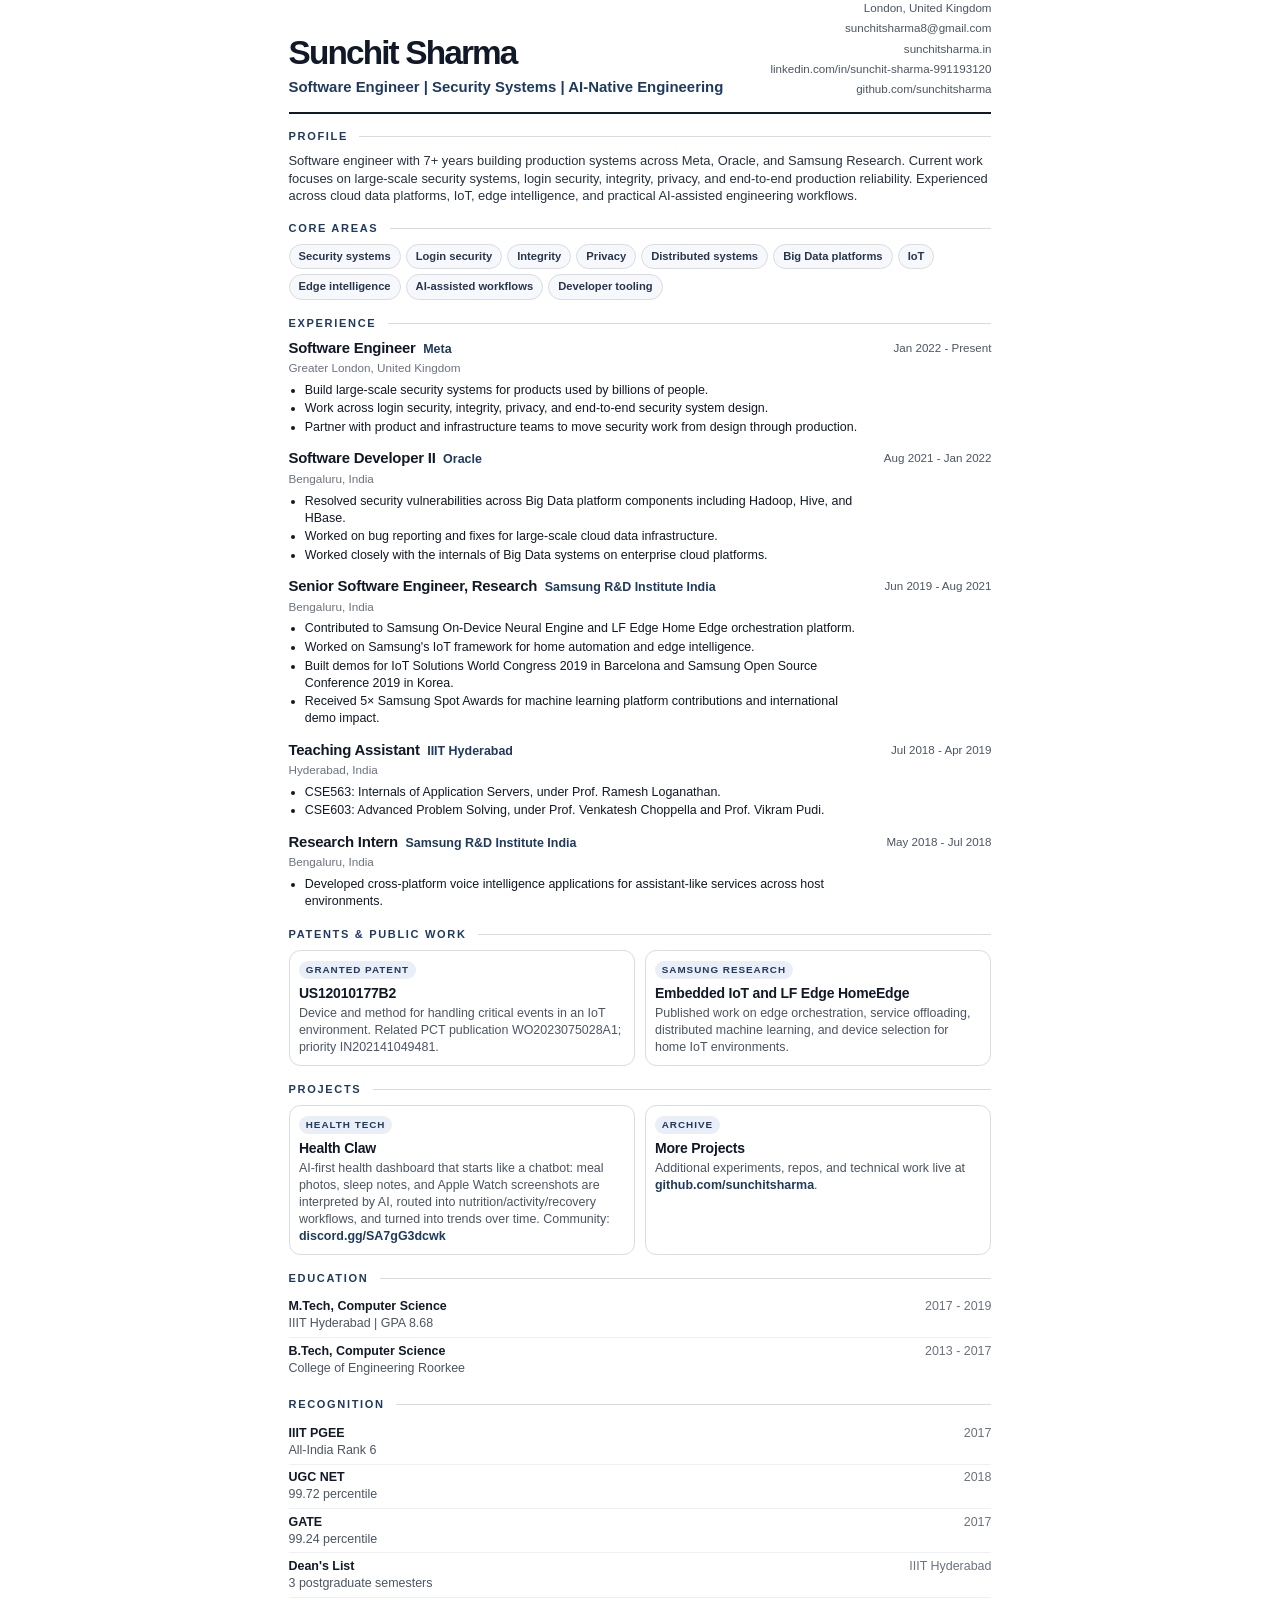
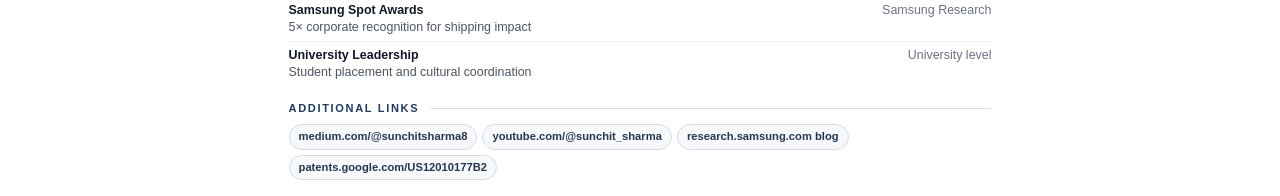
==== resume.html @ dc3d23d9 "Redesign site: scroll-driven cinematic hero + AI-first narrative Replaces the BootstrapMade template" ====
<!DOCTYPE html>
<html lang="en">
<head>
  <meta charset="utf-8" />
  <meta name="viewport" content="width=device-width, initial-scale=1" />
  <title>Sunchit Sharma Resume</title>
  <style>
    :root {
      --ink: #111827;
      --muted: #4b5563;
      --faint: #6b7280;
      --line: #d7dce3;
      --soft: #f6f8fb;
      --accent: #1f3a5f;
      --accent-soft: #e9eef7;
    }
    * { box-sizing: border-box; }
    html, body { margin: 0; padding: 0; background: #fff; }
    body {
      font-family: -apple-system, BlinkMacSystemFont, "Segoe UI", Arial, sans-serif;
      color: var(--ink);
      font-size: 9.35pt;
      line-height: 1.36;
      -webkit-print-color-adjust: exact;
      print-color-adjust: exact;
    }
    @page { size: A4; margin: 10mm; }
    a { color: inherit; text-decoration: none; }
    .page { max-width: 186mm; margin: 0 auto; }
    header {
      display: grid;
      grid-template-columns: 1fr auto;
      gap: 10mm;
      align-items: end;
      padding-bottom: 4mm;
      border-bottom: 2px solid var(--ink);
      margin-bottom: 4mm;
    }
    h1 {
      margin: 0;
      font-size: 25pt;
      line-height: 0.95;
      letter-spacing: -0.055em;
    }
    .headline {
      margin: 2mm 0 0;
      color: var(--accent);
      font-size: 11.2pt;
      font-weight: 650;
    }
    .contact {
      display: grid;
      gap: 1.2mm;
      color: var(--muted);
      font-size: 8.7pt;
      text-align: right;
      white-space: nowrap;
    }
    section { margin-bottom: 4.2mm; break-inside: avoid; }
    .section-title {
      display: flex;
      align-items: center;
      gap: 3mm;
      margin-bottom: 2.1mm;
    }
    h2 {
      margin: 0;
      color: var(--accent);
      font-size: 8.3pt;
      letter-spacing: 0.15em;
      text-transform: uppercase;
      white-space: nowrap;
    }
    .rule { height: 1px; background: var(--line); flex: 1; }
    .summary {
      margin: 0;
      color: #273142;
      font-size: 9.7pt;
    }
    .skills {
      display: flex;
      flex-wrap: wrap;
      gap: 1.3mm;
    }
    .skill {
      padding: 1.1mm 2.4mm;
      border: 1px solid var(--line);
      border-radius: 999px;
      background: var(--soft);
      color: #26364f;
      font-size: 8.4pt;
      font-weight: 600;
    }
    .role {
      display: grid;
      grid-template-columns: 1fr auto;
      gap: 4mm;
      margin-bottom: 3.1mm;
      break-inside: avoid;
    }
    .role:last-child { margin-bottom: 0; }
    .role-main { min-width: 0; }
    .role-title {
      display: flex;
      align-items: baseline;
      gap: 2mm;
      flex-wrap: wrap;
      margin-bottom: 0.7mm;
    }
    h3 {
      margin: 0;
      font-size: 11.2pt;
      line-height: 1.15;
      letter-spacing: -0.015em;
    }
    .company {
      color: var(--accent);
      font-weight: 700;
    }
    .role-meta {
      color: var(--faint);
      font-size: 8.8pt;
      margin-bottom: 1.5mm;
    }
    .dates {
      color: var(--muted);
      font-size: 8.7pt;
      text-align: right;
      white-space: nowrap;
      padding-top: 0.3mm;
    }
    ul {
      margin: 0;
      padding-left: 4.3mm;
    }
    li { margin: 0.45mm 0; }
    .grid-2 {
      display: grid;
      grid-template-columns: repeat(2, minmax(0, 1fr));
      gap: 2.4mm;
    }
    .card {
      border: 1px solid var(--line);
      background: #fff;
      border-radius: 3mm;
      padding: 2.5mm;
      break-inside: avoid;
    }
    .card h3 {
      font-size: 10.5pt;
      margin-bottom: 1mm;
    }
    .card p {
      margin: 0;
      color: var(--muted);
    }
    .tag {
      display: inline-block;
      margin-bottom: 1.5mm;
      padding: 0.7mm 1.8mm;
      border-radius: 999px;
      background: var(--accent-soft);
      color: var(--accent);
      font-size: 7.4pt;
      letter-spacing: 0.1em;
      text-transform: uppercase;
      font-weight: 700;
    }
    .edu-row, .recognition-row {
      display: grid;
      grid-template-columns: 1fr auto;
      gap: 4mm;
      padding: 1.25mm 0;
      border-bottom: 1px solid #edf0f4;
    }
    .edu-row:last-child, .recognition-row:last-child { border-bottom: 0; }
    .edu-row strong, .recognition-row strong { display: block; }
    .edu-row span, .recognition-row span { color: var(--muted); }
    .right-note {
      color: var(--faint);
      text-align: right;
      white-space: nowrap;
    }
    .linkish { color: var(--accent); font-weight: 650; }
    .page-break { break-before: auto; }
  </style>
</head>
<body>
  <main class="page">
    <header>
      <div>
        <h1>Sunchit Sharma</h1>
        <p class="headline">Software Engineer | Security Systems | AI-Native Engineering</p>
      </div>
      <div class="contact">
        <span>London, United Kingdom</span>
        <a href="mailto:sunchitsharma8@gmail.com">sunchitsharma8@gmail.com</a>
        <a href="https://sunchitsharma.in">sunchitsharma.in</a>
        <a href="https://www.linkedin.com/in/sunchit-sharma-991193120/">linkedin.com/in/sunchit-sharma-991193120</a>
        <a href="https://github.com/sunchitsharma">github.com/sunchitsharma</a>
      </div>
    </header>

    <section>
      <div class="section-title"><h2>Profile</h2><div class="rule"></div></div>
      <p class="summary">Software engineer with 7+ years building production systems across Meta, Oracle, and Samsung Research. Current work focuses on large-scale security systems, login security, integrity, privacy, and end-to-end production reliability. Experienced across cloud data platforms, IoT, edge intelligence, and practical AI-assisted engineering workflows.</p>
    </section>

    <section>
      <div class="section-title"><h2>Core Areas</h2><div class="rule"></div></div>
      <div class="skills">
        <span class="skill">Security systems</span>
        <span class="skill">Login security</span>
        <span class="skill">Integrity</span>
        <span class="skill">Privacy</span>
        <span class="skill">Distributed systems</span>
        <span class="skill">Big Data platforms</span>
        <span class="skill">IoT</span>
        <span class="skill">Edge intelligence</span>
        <span class="skill">AI-assisted workflows</span>
        <span class="skill">Developer tooling</span>
      </div>
    </section>

    <section>
      <div class="section-title"><h2>Experience</h2><div class="rule"></div></div>

      <article class="role">
        <div class="role-main">
          <div class="role-title">
            <h3>Software Engineer</h3>
            <span class="company">Meta</span>
          </div>
          <div class="role-meta">Greater London, United Kingdom</div>
          <ul>
            <li>Build large-scale security systems for products used by billions of people.</li>
            <li>Work across login security, integrity, privacy, and end-to-end security system design.</li>
            <li>Partner with product and infrastructure teams to move security work from design through production.</li>
          </ul>
        </div>
        <div class="dates">Jan 2022 - Present</div>
      </article>

      <article class="role">
        <div class="role-main">
          <div class="role-title">
            <h3>Software Developer II</h3>
            <span class="company">Oracle</span>
          </div>
          <div class="role-meta">Bengaluru, India</div>
          <ul>
            <li>Resolved security vulnerabilities across Big Data platform components including Hadoop, Hive, and HBase.</li>
            <li>Worked on bug reporting and fixes for large-scale cloud data infrastructure.</li>
            <li>Worked closely with the internals of Big Data systems on enterprise cloud platforms.</li>
          </ul>
        </div>
        <div class="dates">Aug 2021 - Jan 2022</div>
      </article>

      <article class="role">
        <div class="role-main">
          <div class="role-title">
            <h3>Senior Software Engineer, Research</h3>
            <span class="company">Samsung R&amp;D Institute India</span>
          </div>
          <div class="role-meta">Bengaluru, India</div>
          <ul>
            <li>Contributed to Samsung On-Device Neural Engine and LF Edge Home Edge orchestration platform.</li>
            <li>Worked on Samsung's IoT framework for home automation and edge intelligence.</li>
            <li>Built demos for IoT Solutions World Congress 2019 in Barcelona and Samsung Open Source Conference 2019 in Korea.</li>
            <li>Received 5× Samsung Spot Awards for machine learning platform contributions and international demo impact.</li>
          </ul>
        </div>
        <div class="dates">Jun 2019 - Aug 2021</div>
      </article>

      <article class="role">
        <div class="role-main">
          <div class="role-title">
            <h3>Teaching Assistant</h3>
            <span class="company">IIIT Hyderabad</span>
          </div>
          <div class="role-meta">Hyderabad, India</div>
          <ul>
            <li>CSE563: Internals of Application Servers, under Prof. Ramesh Loganathan.</li>
            <li>CSE603: Advanced Problem Solving, under Prof. Venkatesh Choppella and Prof. Vikram Pudi.</li>
          </ul>
        </div>
        <div class="dates">Jul 2018 - Apr 2019</div>
      </article>

      <article class="role">
        <div class="role-main">
          <div class="role-title">
            <h3>Research Intern</h3>
            <span class="company">Samsung R&amp;D Institute India</span>
          </div>
          <div class="role-meta">Bengaluru, India</div>
          <ul>
            <li>Developed cross-platform voice intelligence applications for assistant-like services across host environments.</li>
          </ul>
        </div>
        <div class="dates">May 2018 - Jul 2018</div>
      </article>
    </section>

    <section class="page-break">
      <div class="section-title"><h2>Patents &amp; Public Work</h2><div class="rule"></div></div>
      <div class="grid-2">
        <article class="card">
          <span class="tag">Granted patent</span>
          <h3>US12010177B2</h3>
          <p>Device and method for handling critical events in an IoT environment. Related PCT publication WO2023075028A1; priority IN202141049481.</p>
        </article>
        <article class="card">
          <span class="tag">Samsung Research</span>
          <h3>Embedded IoT and LF Edge HomeEdge</h3>
          <p>Published work on edge orchestration, service offloading, distributed machine learning, and device selection for home IoT environments.</p>
        </article>
      </div>
    </section>

    <section>
      <div class="section-title"><h2>Projects</h2><div class="rule"></div></div>
      <div class="grid-2">
        <article class="card">
          <span class="tag">Health tech</span>
          <h3>Health Claw</h3>
          <p>AI-first health dashboard that starts like a chatbot: meal photos, sleep notes, and Apple Watch screenshots are interpreted by AI, routed into nutrition/activity/recovery workflows, and turned into trends over time. Community: <span class="linkish">discord.gg/SA7gG3dcwk</span></p>
        </article>
        <article class="card">
          <span class="tag">Archive</span>
          <h3>More Projects</h3>
          <p>Additional experiments, repos, and technical work live at <span class="linkish">github.com/sunchitsharma</span>.</p>
        </article>
      </div>
    </section>

    <section>
      <div class="section-title"><h2>Education</h2><div class="rule"></div></div>
      <div class="edu-row">
        <div>
          <strong>M.Tech, Computer Science</strong>
          <span>IIIT Hyderabad | GPA 8.68</span>
        </div>
        <div class="right-note">2017 - 2019</div>
      </div>
      <div class="edu-row">
        <div>
          <strong>B.Tech, Computer Science</strong>
          <span>College of Engineering Roorkee</span>
        </div>
        <div class="right-note">2013 - 2017</div>
      </div>
    </section>

    <section>
      <div class="section-title"><h2>Recognition</h2><div class="rule"></div></div>
      <div class="recognition-row">
        <div><strong>IIIT PGEE</strong><span>All-India Rank 6</span></div>
        <div class="right-note">2017</div>
      </div>
      <div class="recognition-row">
        <div><strong>UGC NET</strong><span>99.72 percentile</span></div>
        <div class="right-note">2018</div>
      </div>
      <div class="recognition-row">
        <div><strong>GATE</strong><span>99.24 percentile</span></div>
        <div class="right-note">2017</div>
      </div>
      <div class="recognition-row">
        <div><strong>Dean's List</strong><span>3 postgraduate semesters</span></div>
        <div class="right-note">IIIT Hyderabad</div>
      </div>
      <div class="recognition-row">
        <div><strong>Samsung Spot Awards</strong><span>5× corporate recognition for shipping impact</span></div>
        <div class="right-note">Samsung Research</div>
      </div>
      <div class="recognition-row">
        <div><strong>University Leadership</strong><span>Student placement and cultural coordination</span></div>
        <div class="right-note">University level</div>
      </div>
    </section>

    <section>
      <div class="section-title"><h2>Additional Links</h2><div class="rule"></div></div>
      <div class="skills">
        <span class="skill">medium.com/@sunchitsharma8</span>
        <span class="skill">youtube.com/@sunchit_sharma</span>
        <span class="skill">research.samsung.com blog</span>
        <span class="skill">patents.google.com/US12010177B2</span>
      </div>
    </section>
  </main>
</body>
</html>
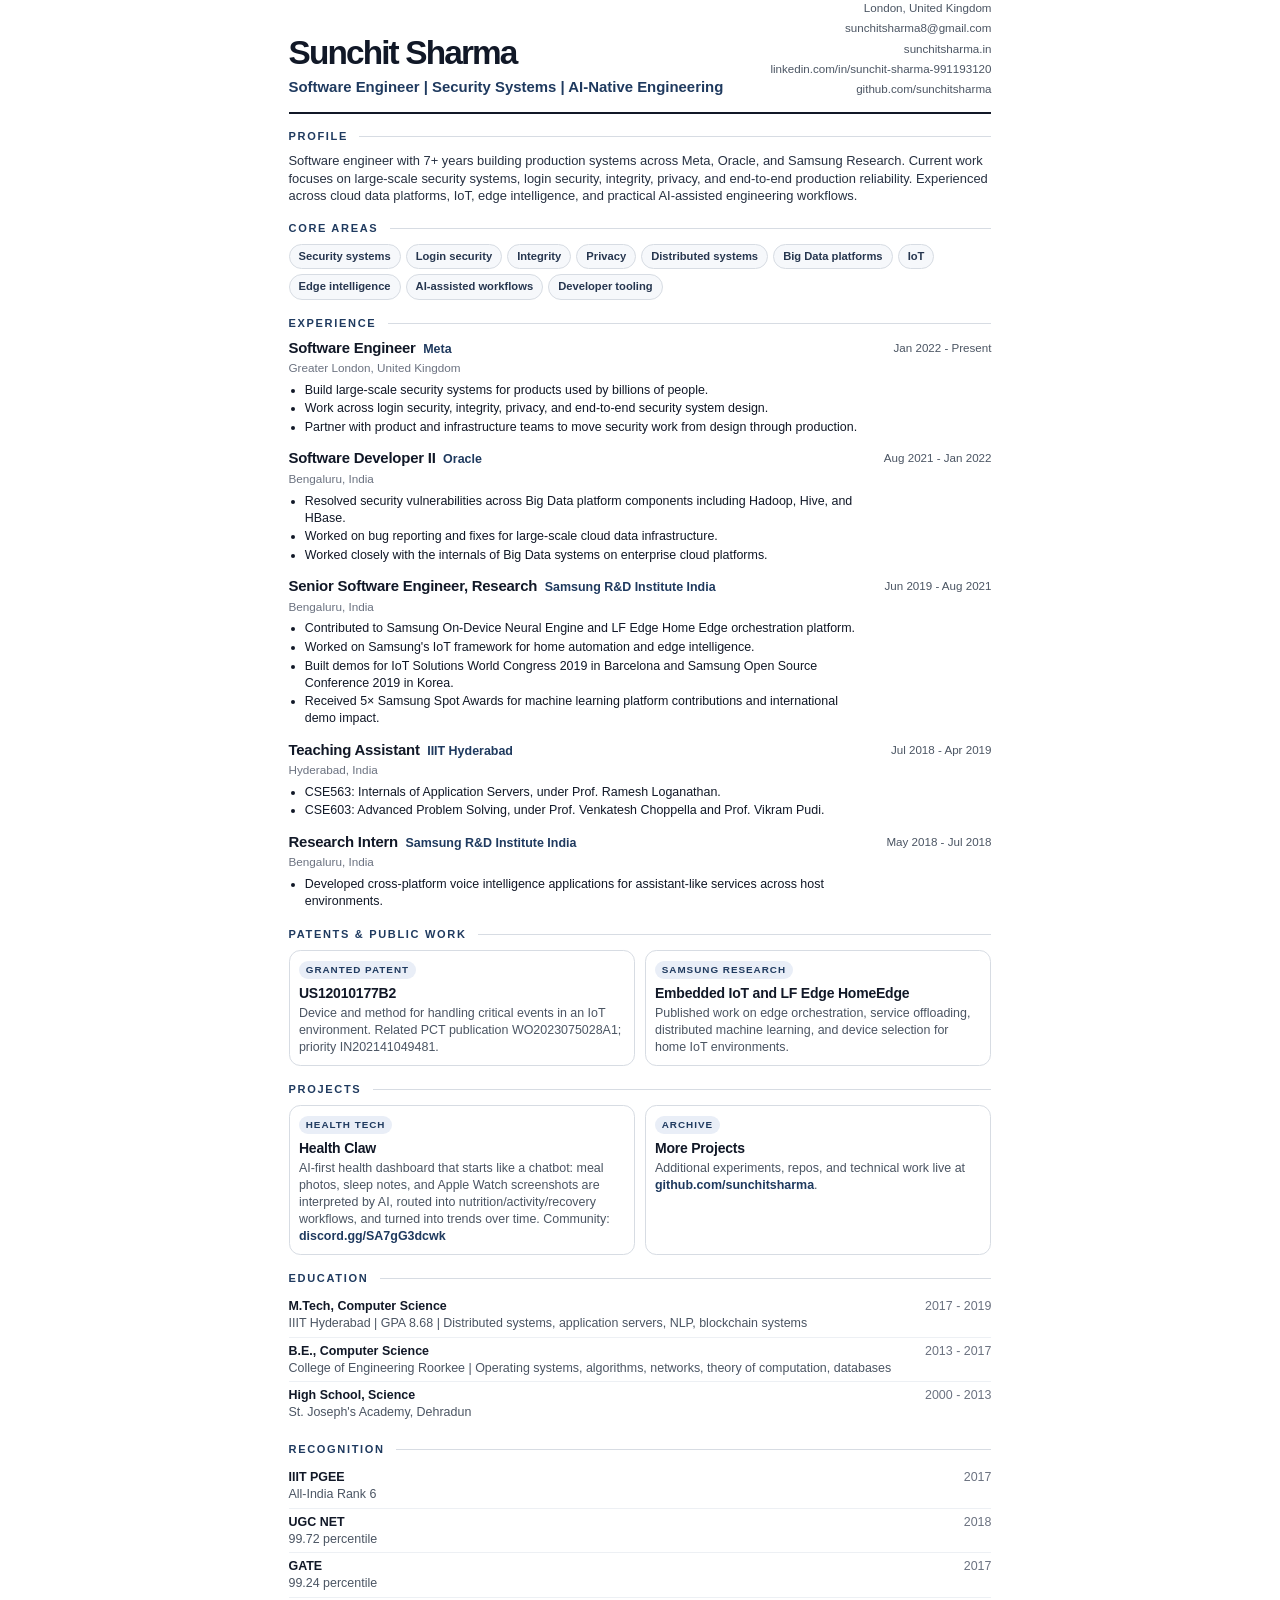
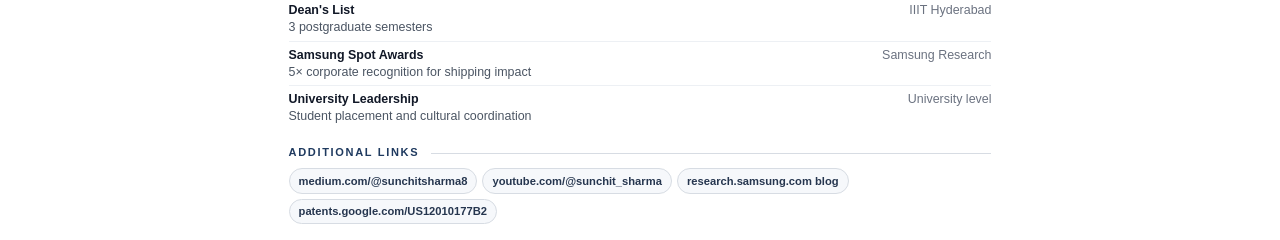
==== commit 068d8838: "Copy polish: unify "AI Native", focus meta description on Meta, pure-stat London card, K–12 schoolin" ====
--- a/resume.html
+++ b/resume.html
@@ -341,16 +341,23 @@
       <div class="edu-row">
         <div>
           <strong>M.Tech, Computer Science</strong>
-          <span>IIIT Hyderabad | GPA 8.68</span>
+          <span>IIIT Hyderabad | GPA 8.68 | Distributed systems, application servers, NLP, blockchain systems</span>
         </div>
         <div class="right-note">2017 - 2019</div>
       </div>
       <div class="edu-row">
         <div>
-          <strong>B.Tech, Computer Science</strong>
-          <span>College of Engineering Roorkee</span>
+          <strong>B.E., Computer Science</strong>
+          <span>College of Engineering Roorkee | Operating systems, algorithms, networks, theory of computation, databases</span>
         </div>
         <div class="right-note">2013 - 2017</div>
+      </div>
+      <div class="edu-row">
+        <div>
+          <strong>High School, Science</strong>
+          <span>St. Joseph's Academy, Dehradun</span>
+        </div>
+        <div class="right-note">2000 - 2013</div>
       </div>
     </section>
 
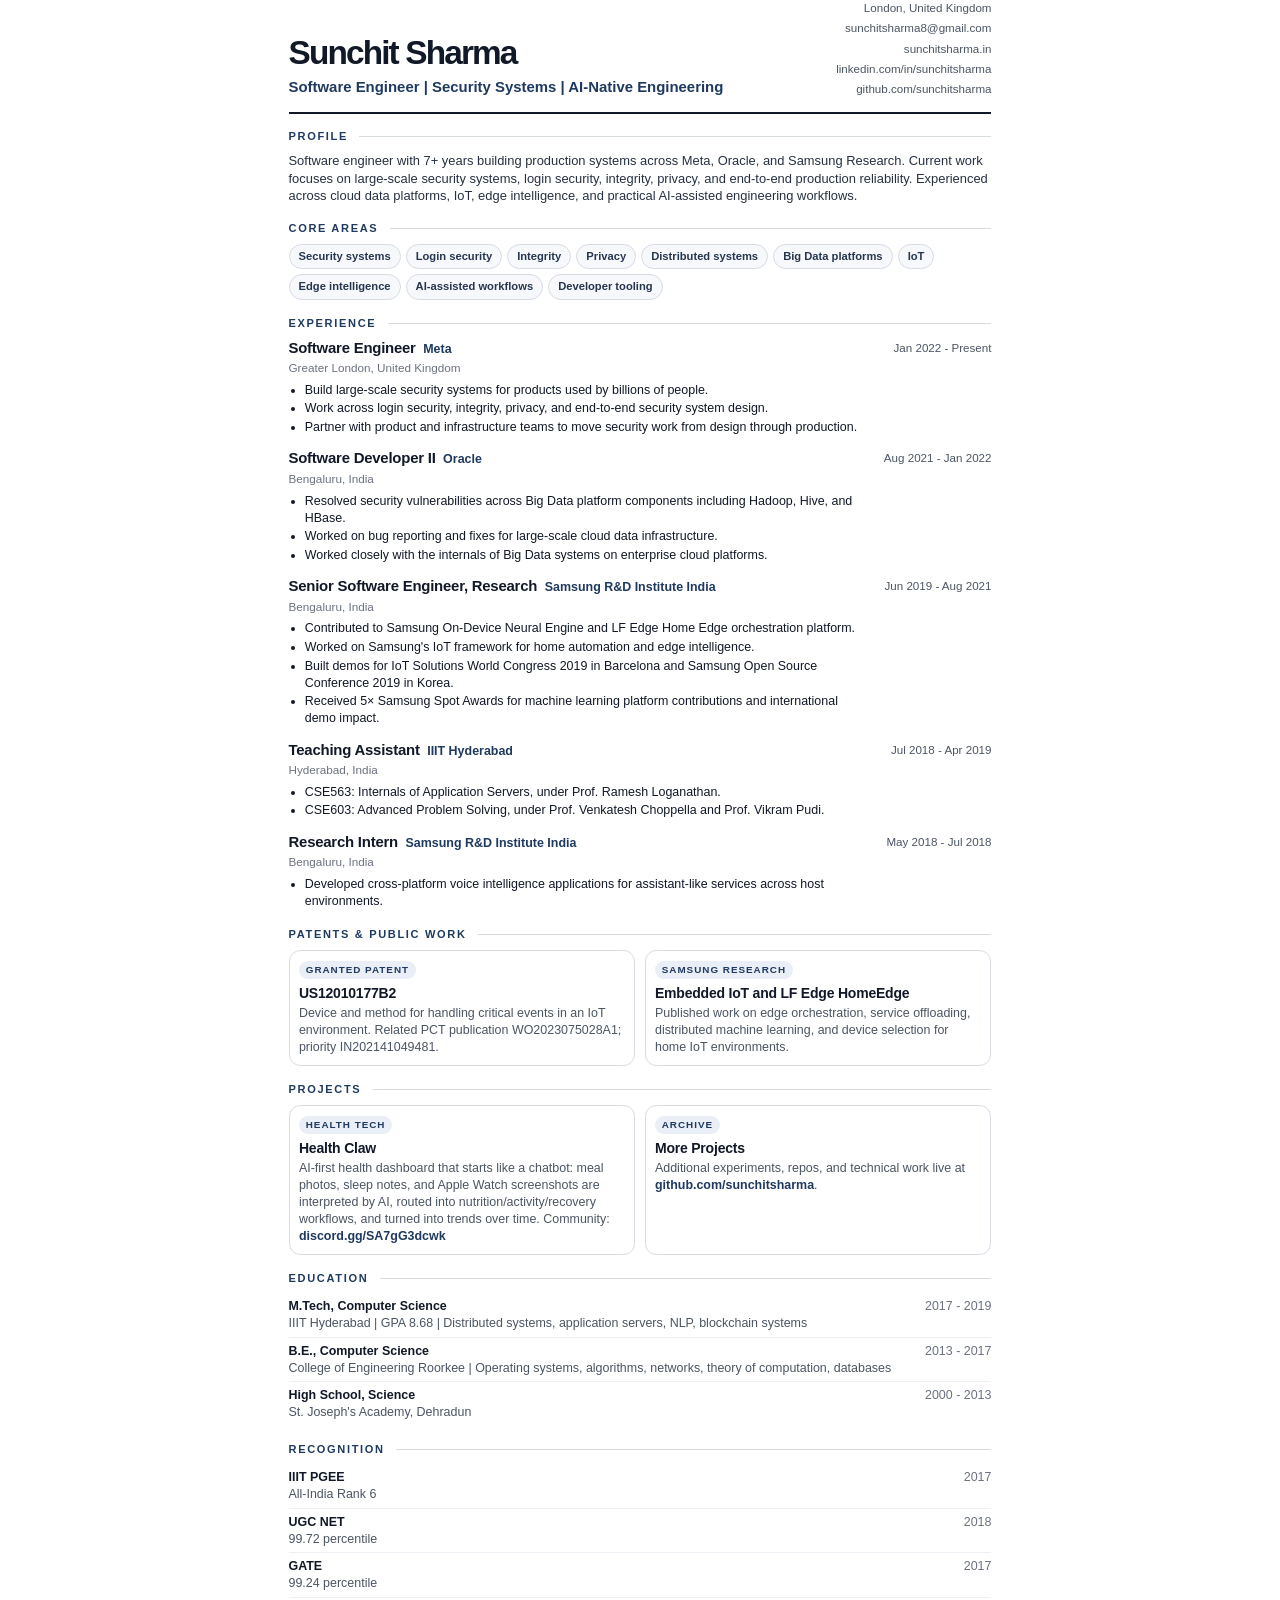
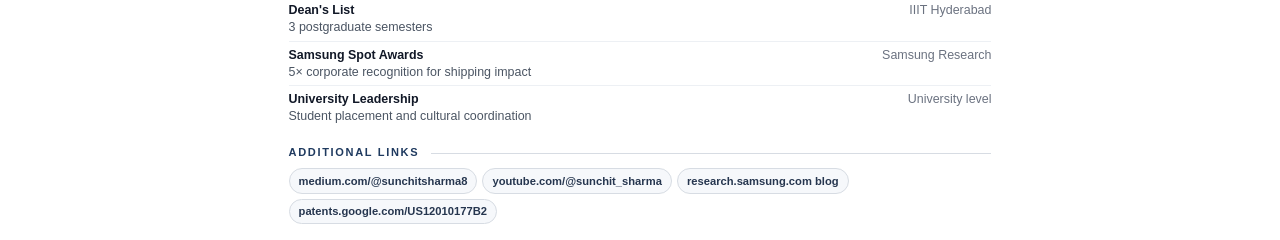
==== commit 3b6be217: "Update LinkedIn vanity URL, refresh résumé, add Calendly to contact row Co-Authored-By: Claude Sonne" ====
--- a/resume.html
+++ b/resume.html
@@ -196,7 +196,7 @@
         <span>London, United Kingdom</span>
         <a href="mailto:sunchitsharma8@gmail.com">sunchitsharma8@gmail.com</a>
         <a href="https://sunchitsharma.in">sunchitsharma.in</a>
-        <a href="https://www.linkedin.com/in/sunchit-sharma-991193120/">linkedin.com/in/sunchit-sharma-991193120</a>
+        <a href="https://www.linkedin.com/in/sunchitsharma/">linkedin.com/in/sunchitsharma</a>
         <a href="https://github.com/sunchitsharma">github.com/sunchitsharma</a>
       </div>
     </header>
